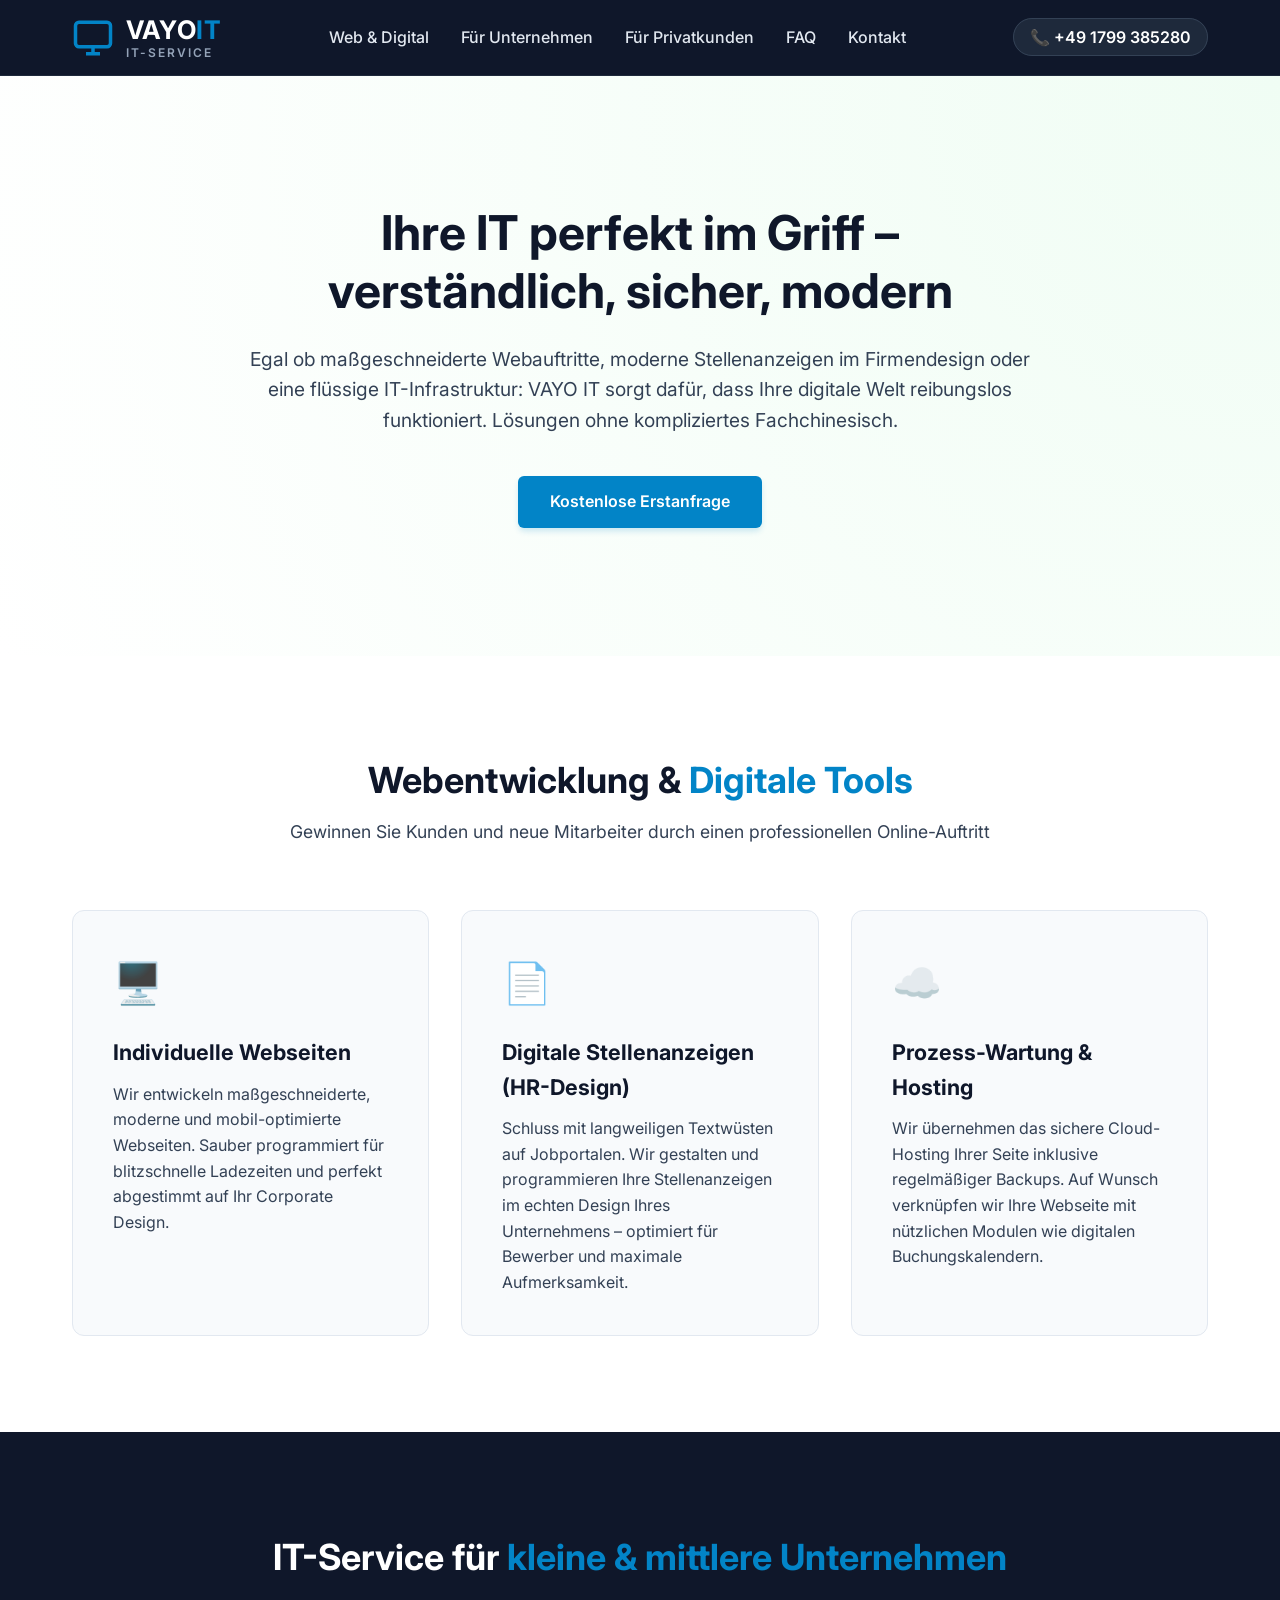
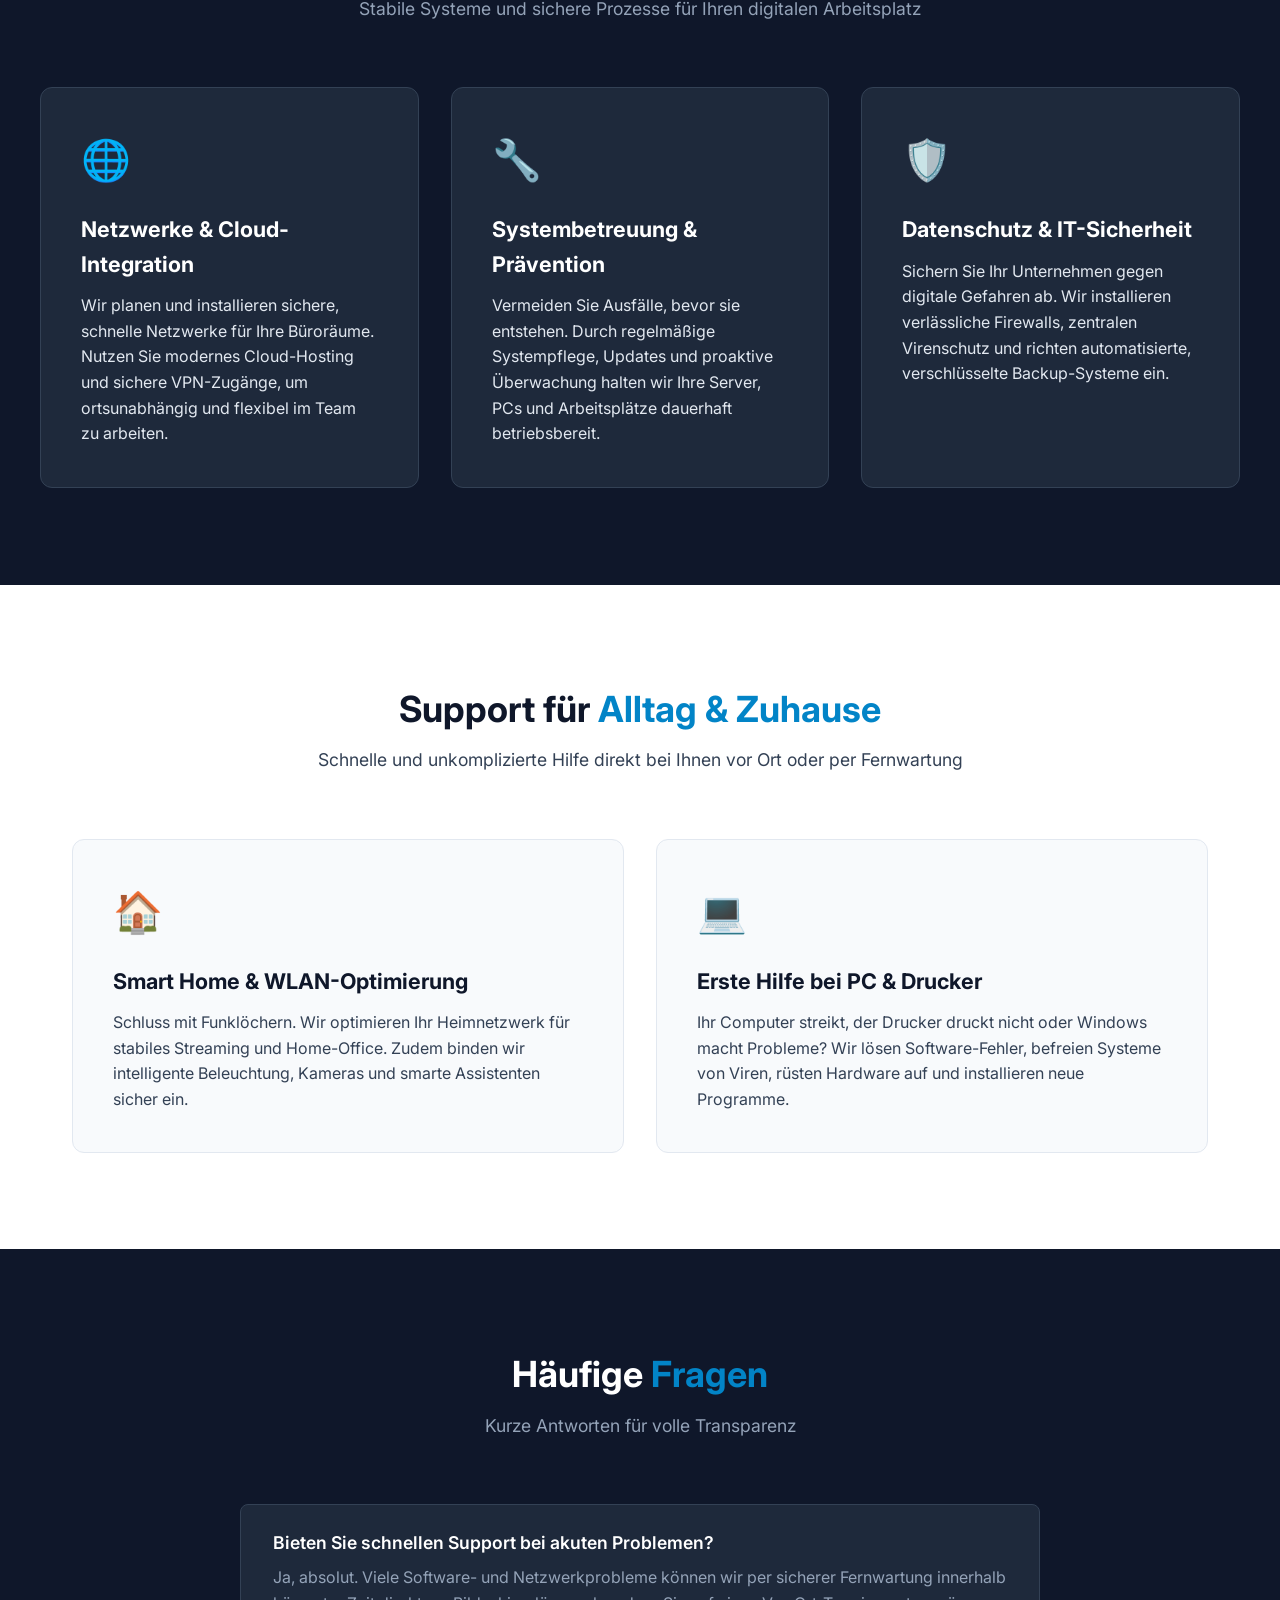
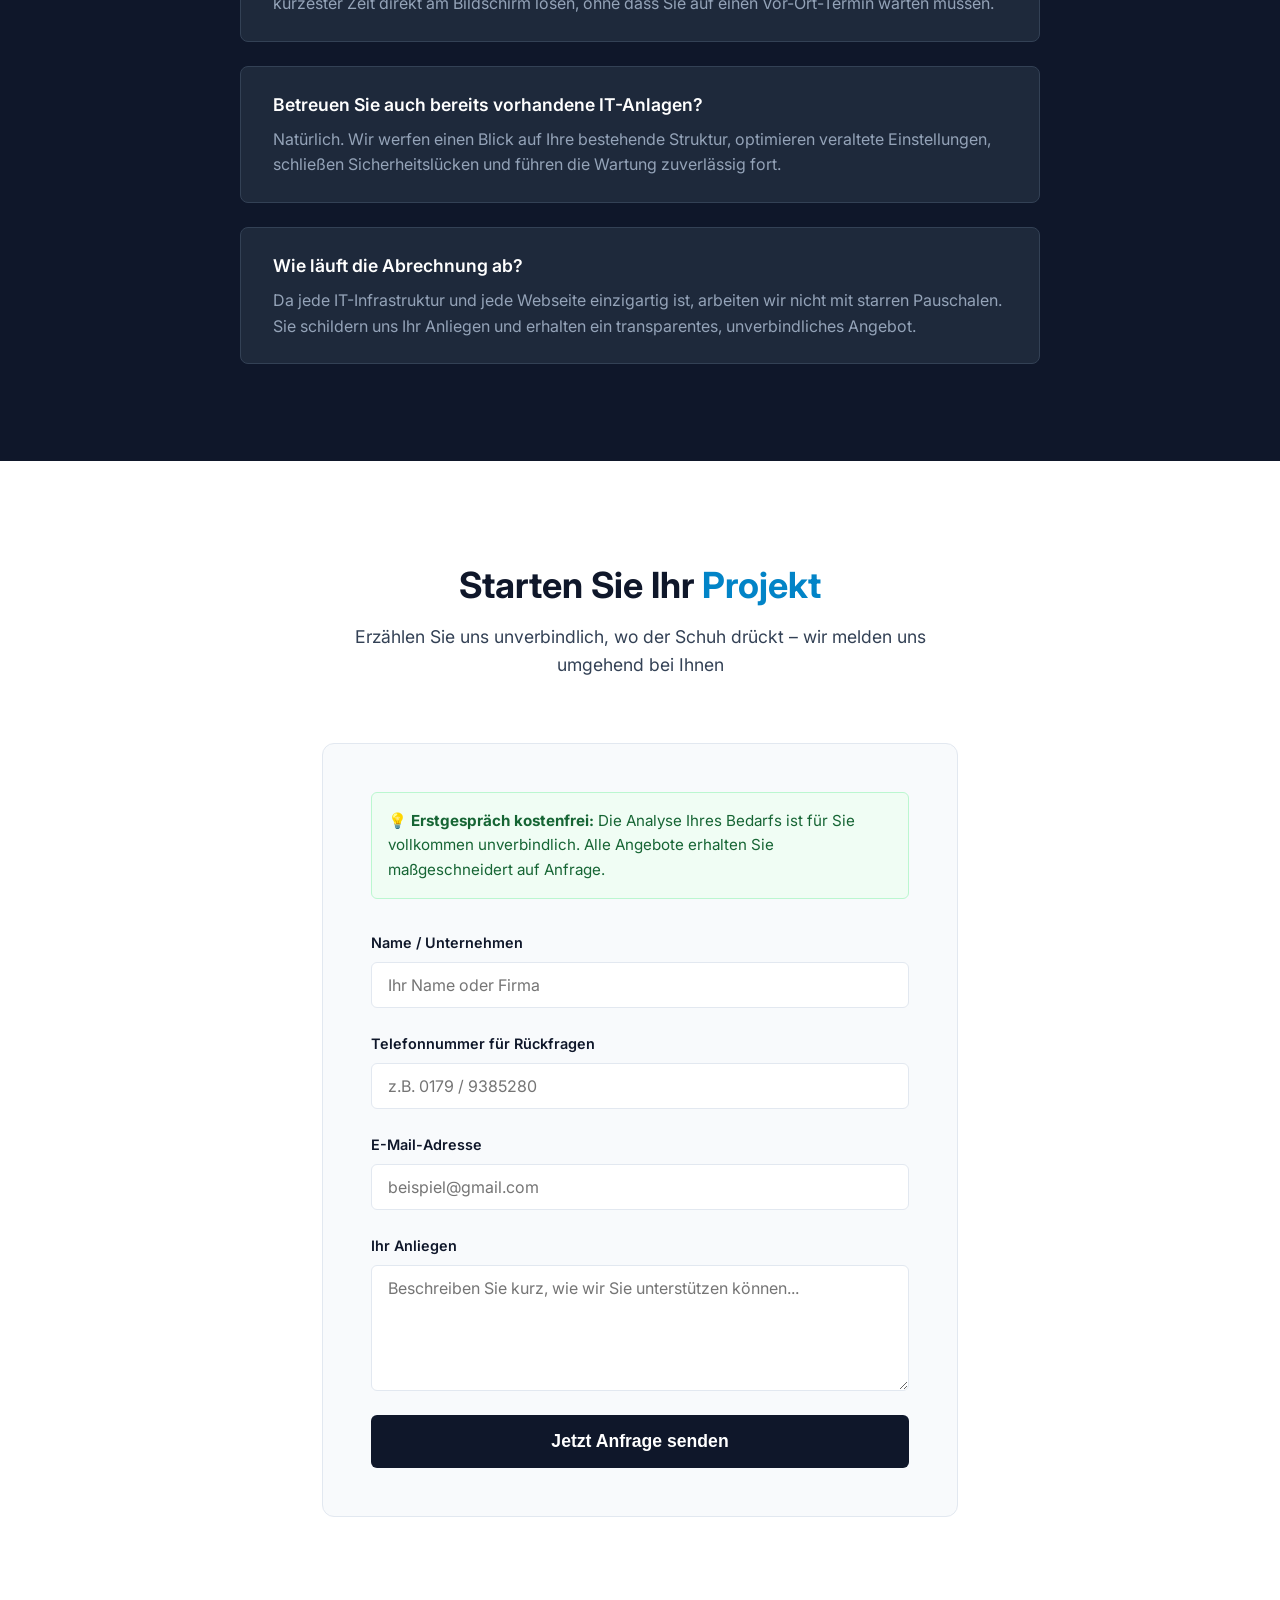
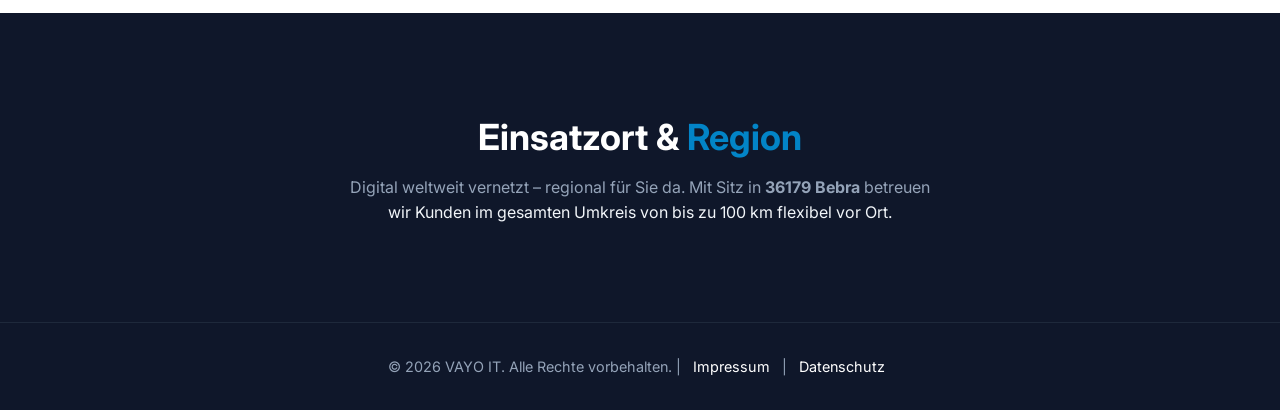
==== index.html @ b98680f9 "Add files via upload" ====
<!DOCTYPE html>
<html lang="de">
<head>
    <meta charset="UTF-8">
    <meta name="viewport" content="width=device-width, initial-scale=1.0">
    <title>VAYO IT | Ihr Partner für IT-Support & Webentwicklung in Bebra</title>
    <link rel="preconnect" href="https://fonts.googleapis.com">
    <link rel="preconnect" href="https://fonts.gstatic.com" crossorigin>
    <link href="https://fonts.googleapis.com/css2?family=Inter:wght@300;400;600;700&display=swap" rel="stylesheet">
    <link rel="stylesheet" href="style.css">
</head>
<body>

    <header class="main-header">
    <div class="header-container">
        
        <a href="#" class="logo-wrapper" aria-label="Zur Startseite">
            <svg class="logo-icon" viewBox="0 0 24 24" fill="none" stroke="currentColor" stroke-width="2">
                <rect x="2" y="3" width="20" height="14" rx="2" />
                <path d="M8 21h8" />
                <path d="M12 17v4" />
            </svg>
            
            <div class="logo-text">
                <div class="logo-main">VAYO<span>IT</span></div>
                <div class="logo-sub">IT-SERVICE</div>
            </div>
        </a>
            
            <nav class="main-nav">
                <ul class="nav-links">
                    <li><a href="#services-web">Web & Digital</a></li>
                    <li><a href="#services-business">Für Unternehmen</a></li>
                    <li><a href="#services-home">Für Privatkunden</a></li>                    
                    <li><a href="#faq">FAQ</a></li>
                    <li><a href="#kontakt">Kontakt</a></li>                
                </ul>        
            </nav>

            <div class="header-contact">
                <a href="tel:+491799385280" class="phone-link">📞 +49 1799 385280</a>
            </div>
        </div>
    </header>

    <main>
    <!-- 1. Hero Section -->
    <section class="hero">
        <div class="hero-content">
            <h1>Ihre IT perfekt im Griff – verständlich, sicher, modern</h1>
            <p>Egal ob maßgeschneiderte Webauftritte, moderne Stellenanzeigen im Firmendesign oder eine flüssige IT-Infrastruktur: VAYO IT sorgt dafür, dass Ihre digitale Welt reibungslos funktioniert. Lösungen ohne kompliziertes Fachchinesisch.</p>
            <a href="#kontakt" class="btn">Kostenlose Erstanfrage</a>
        </div>
    </section>
    
    <!-- 2. HIGHLIGHT: Webentwicklung & Digitale Tools -->
    <section id="services-web" class="services-section">
        <h2 class="section-titel">Webentwicklung & <span>Digitale Tools</span></h2>
        <p class="section-subtitel">Gewinnen Sie Kunden und neue Mitarbeiter durch einen professionellen Online-Auftritt</p> 
        
        <div class="services-grid">
            <div class="service-card">
                <div class="service-icon">🖥️</div>
                <h3>Individuelle Webseiten</h3>
                <p>Wir entwickeln maßgeschneiderte, moderne und mobil-optimierte Webseiten. Sauber programmiert für blitzschnelle Ladezeiten und perfekt abgestimmt auf Ihr Corporate Design.</p>
            </div>

            <div class="service-card">
                <div class="service-icon">📄</div>
                <h3>Digitale Stellenanzeigen (HR-Design)</h3>
                <p>Schluss mit langweiligen Textwüsten auf Jobportalen. Wir gestalten und programmieren Ihre Stellenanzeigen im echten Design Ihres Unternehmens – optimiert für Bewerber und maximale Aufmerksamkeit.</p>
            </div>

            <div class="service-card">
                <div class="service-icon">☁️</div>
                <h3>Prozess-Wartung & Hosting</h3>
                <p>Wir übernehmen das sichere Cloud-Hosting Ihrer Seite inklusive regelmäßiger Backups. Auf Wunsch verknüpfen wir Ihre Webseite mit nützlichen Modulen wie digitalen Buchungskalendern.</p>
            </div>
        </div>
    </section>

    <!-- 3. IT-Service für Unternehmen (DUNKELBLAUER BLOCK) -->
    <section id="services-business" class="services-section bg-dark-block">
        <div class="container-inner">
            <h2 class="section-titel text-white">IT-Service für <span>kleine & mittlere Unternehmen</span></h2>
            <p class="section-subtitel text-light">Stabile Systeme und sichere Prozesse für Ihren digitalen Arbeitsplatz</p>
            
            <div class="services-grid">
                <div class="service-card card-light">
                    <div class="service-icon">🌐</div>
                    <h3>Netzwerke & Cloud-Integration</h3>
                    <p>Wir planen und installieren sichere, schnelle Netzwerke für Ihre Büroräume. Nutzen Sie modernes Cloud-Hosting und sichere VPN-Zugänge, um ortsunabhängig und flexibel im Team zu arbeiten.</p>
                </div>

                <div class="service-card card-light">
                    <div class="service-icon">🔧</div>
                    <h3>Systembetreuung & Prävention</h3>
                    <p>Vermeiden Sie Ausfälle, bevor sie entstehen. Durch regelmäßige Systempflege, Updates und proaktive Überwachung halten wir Ihre Server, PCs und Arbeitsplätze dauerhaft betriebsbereit.</p>
                </div>

                <div class="service-card card-light">
                    <div class="service-icon">🛡️</div>
                    <h3>Datenschutz & IT-Sicherheit</h3>
                    <p>Sichern Sie Ihr Unternehmen gegen digitale Gefahren ab. Wir installieren verlässliche Firewalls, zentralen Virenschutz und richten automatisierte, verschlüsselte Backup-Systeme ein.</p>
                </div>
            </div>
        </div>
    </section>

    <!-- 4. Support für Privatkunden (HELLER BLOCK) -->
    <section id="services-home" class="services-section">
        <h2 class="section-titel">Support für <span>Alltag & Zuhause</span></h2>
        <p class="section-subtitel">Schnelle und unkomplizierte Hilfe direkt bei Ihnen vor Ort oder per Fernwartung</p>

        <div class="services-grid cols-2">
            <div class="service-card">
                <div class="service-icon">🏠</div>
                <h3>Smart Home & WLAN-Optimierung</h3>
                <p>Schluss mit Funklöchern. Wir optimieren Ihr Heimnetzwerk für stabiles Streaming und Home-Office. Zudem binden wir intelligente Beleuchtung, Kameras und smarte Assistenten sicher ein.</p>
            </div>

            <div class="service-card">
                <div class="service-icon">💻</div>
                <h3>Erste Hilfe bei PC & Drucker</h3>
                <p>Ihr Computer streikt, der Drucker druckt nicht oder Windows macht Probleme? Wir lösen Software-Fehler, befreien Systeme von Viren, rüsten Hardware auf und installieren neue Programme.</p>
            </div>
        </div>
    </section>

    <!-- Hier folgen wie gehabt FAQ, Kontakt und Gebiet... -->


        <!-- FAQ Section (Dunkler Block) -->
        <section id="faq" class="faq-section bg-dark-block">
            <div class="container-inner">
                <h2 class="section-titel text-white">Häufige <span>Fragen</span></h2>
                <p class="section-subtitel text-light">Kurze Antworten für volle Transparenz</p>

                <div class="faq-container">
                    <div class="faq-item">
                        <div class="faq-question">Bieten Sie schnellen Support bei akuten Problemen?</div>
                        <div class="faq-answer">Ja, absolut. Viele Software- und Netzwerkprobleme können wir per sicherer Fernwartung innerhalb kürzester Zeit direkt am Bildschirm lösen, ohne dass Sie auf einen Vor-Ort-Termin warten müssen.</div>
                    </div>
                    <div class="faq-item">
                        <div class="faq-question">Betreuen Sie auch bereits vorhandene IT-Anlagen?</div>
                        <div class="faq-answer">Natürlich. Wir werfen einen Blick auf Ihre bestehende Struktur, optimieren veraltete Einstellungen, schließen Sicherheitslücken und führen die Wartung zuverlässig fort.</div>
                    </div>
                    <div class="faq-item">
                        <div class="faq-question">Wie läuft die Abrechnung ab?</div>
                        <div class="faq-answer">Da jede IT-Infrastruktur und jede Webseite einzigartig ist, arbeiten wir nicht mit starren Pauschalen. Sie schildern uns Ihr Anliegen und erhalten ein transparentes, unverbindliches Angebot.</div>
                    </div>
                </div>
            </div>
        </section>

        <!-- Contact Section -->
        <section id="kontakt" class="contact-section">
            <h2 class="section-titel">Starten Sie Ihr <span>Projekt</span></h2>
            <p class="section-subtitel">Erzählen Sie uns unverbindlich, wo der Schuh drückt – wir melden uns umgehend bei Ihnen</p>
            
            <div class="contact-container">
                <div class="price-disclaimer">
                    <p>💡 <strong>Erstgespräch kostenfrei:</strong> Die Analyse Ihres Bedarfs ist für Sie vollkommen unverbindlich. Alle Angebote erhalten Sie maßgeschneidert auf Anfrage.</p>
                </div>
                
                <form action="https://formspree.io/f/xykarwqw" method="post" name="Kontakt" class="contact-form">
                    <div class="form-group">
                        <label for="name">Name / Unternehmen</label>
                        <input type="text" id="name" name="name" required placeholder="Ihr Name oder Firma">
                    </div>
                    <div class="form-group">
                        <label for="phone">Telefonnummer für Rückfragen</label>
                        <input type="tel" id="phone" name="phone" placeholder="z.B. 0179 / 9385280">
                    </div>
                    <div class="form-group">
                        <label for="email">E-Mail-Adresse</label>
                        <input type="email" id="email" name="email" required placeholder="beispiel@gmail.com">
                    </div>
                    <div class="form-group">
                        <label for="message">Ihr Anliegen</label>
                        <textarea id="message" name="message" rows="5" required placeholder="Beschreiben Sie kurz, wie wir Sie unterstützen können..."></textarea>                                                
                    </div>
                    <button type="submit" class="btn-submit">Jetzt Anfrage senden</button>
                </form>
            </div>
        </section>

        <!-- Area Section -->
        <section class="area-section bg-dark-block">
            <h2 class="section-titel text-white">Einsatzort & <span>Region</span></h2>
            <p class="text-light">Digital weltweit vernetzt – regional für Sie da. Mit Sitz in <strong>36179 Bebra</strong> betreuen </p>
            <p>wir Kunden im gesamten Umkreis von bis zu 100 km flexibel vor Ort.</p>
        </section>
    </main>

    <footer class="main-footer">
    <p>&copy; 2026 VAYO IT. Alle Rechte vorbehalten. | <a href="impressum.html">Impressum</a> | <a href="datenschutz.html">Datenschutz</a></p>
</footer>

</body>
</html>
---- style.css ----
/* ==========================================================================
   1. Design-Variablen & Resets
   ========================================================================== */
:root {
    --bg-white: #ffffff;
    --bg-light: #f8fafc;
    --dark-blue: #0f172a;       /* Edles Dunkelblau für Blöcke & Text */
    --accent-blue: #0284c7;     /* Modernes Cyan-Blau für Highlights/Buttons */
    --accent-hover: #0369a1;
    --text-dark: #334155;
    --text-light: #cbd5e1;
    --border-color: #e2e8f0;
    --font-main: 'Inter', sans-serif;
    --transition: all 0.3s ease;
}

* {
    margin: 0;
    padding: 0;
    box-sizing: border-box;
}

html {
    scroll-behavior: smooth;
    font-family: var(--font-main);
    color: var(--text-dark);
    background-color: var(--bg-white);
}

body {
    line-height: 1.6;
}

/* Links allgemein */
a {
    text-decoration: none;
    color: inherit;
    transition: var(--transition);
}

/* ==========================================================================
   2. Header & Navigation (Clean & Sticky-ready)
   ========================================================================== */
/* ==========================================================================
   2. Header & Navigation (Dunkelblau für weißen Logo-Text)
   ========================================================================== */
.main-header {
    background-color: var(--dark-blue); /* Dunkelblaues Design (#0f172a) aus deinen Variablen */
    border-bottom: 1px solid #1e293b;   /* Dezente, dunklere Trennlinie */
    position: sticky;
    top: 0;
    z-index: 100;
}

.header-container {
    max-width: 1200px;
    margin: 0 auto;
    padding: 1rem 2rem;
    display: flex;
    justify-content: space-between;
    align-items: center;
}

/* Container für das gesamte Logo (Icon + Text) */
.logo-wrapper {
    display: flex;
    align-items: center; 
    gap: 0.75rem;        
    cursor: pointer;    /* Zeigt dem Nutzer die Klick-Hand, wenn er mit der Maus drüberfährt */
    color: inherit;     /* Verhindert, dass der Browser den Text lila oder blau färbt */
}

/* Das leuchtend blaue Monitor-Icon */
.logo-icon {
    width: 42px;         
    height: 42px;
    color: #0284c7;      /* Das moderne Cyan-Blau */
}

/* Container für die zwei Textzeilen */
.logo-text {
    display: flex;
    flex-direction: column; 
    line-height: 1.1;       
}

/* Hauptname (VAYO IT) */
.logo-main {
    font-size: 1.6rem;
    font-weight: 700;
    color: #ffffff;         /* "VAYO" strahlt jetzt in reinem Weiß! */
    letter-spacing: 0.5px;
}

/* Das "IT" in Cyan-Blau */
.logo-main span {
    color: #0284c7;
}

/* Der Untertitel (IT-SERVICE) */
.logo-sub {
    font-size: 0.75rem;
    font-weight: 600;
    color: #94a3b8;         /* Edles Graublau exakt wie auf dem Bild */
    letter-spacing: 2px;    
    margin-top: 2px;
}

/* Navigationslinks im dunklen Header (müssen hell sein) */
.nav-links {
    display: flex;
    list-style: none;
    gap: 2rem;
}

.nav-links a {
    font-weight: 500;
    color: #e2e8f0;         /* Helles Grauweiß für gute Lesbarkeit */
}

.nav-links a:hover {
    color: #0284c7;         /* Wechselt beim Drüberfahren zu Cyan-Blau */
}

/* Telefonnummer-Button im dunklen Header */
.phone-link {
    font-weight: 600;
    color: #ffffff;
    background: #1e293b;    /* Dunklerer Button-Hintergrund */
    padding: 0.5rem 1rem;
    border-radius: 50px;
    border: 1px solid #334155;
}

.phone-link:hover {
    background: #0284c7;    /* Button wird beim Drüberfahren komplett Blau */
    border-color: #0284c7;
}
/* ==========================================================================
   3. Hero Sektion (Der erste Eindruck)
   ========================================================================== */
.hero {
    background: radial-gradient(circle at top right, #f0fdf4 0%, #ffffff 100%);
    padding: 8rem 2rem;
    text-align: center;
}

.hero-content {
    max-width: 800px;
    margin: 0 auto;
}

.hero h1 {
    font-size: 3rem;
    color: var(--dark-blue);
    line-height: 1.2;
    margin-bottom: 1.5rem;
    font-weight: 700;
}

.hero p {
    font-size: 1.2rem;
    color: var(--text-dark);
    margin-bottom: 2.5rem;
}

.btn {
    display: inline-block;
    background-color: var(--accent-blue);
    color: white;
    padding: 0.85rem 2rem;
    border-radius: 6px;
    font-weight: 600;
    box-shadow: 0 4px 6px -1px rgba(2, 132, 199, 0.2);
}

.btn:hover {
    background-color: var(--accent-hover);
    transform: translateY(-2px);
}

/* ==========================================================================
   4. Komponenten: Sektionen & Grids (Heller Hintergrund)
   ========================================================================== */
.services-section {
    padding: 6rem 2rem;
    max-width: 1200px;
    margin: 0 auto;
    width: 100%;
}

.section-titel {
    font-size: 2.25rem;
    color: var(--dark-blue);
    text-align: center;
    margin-bottom: 0.5rem;
}

.section-titel span {
    color: var(--accent-blue);
}

.section-subtitel {
    text-align: center;
    color: var(--text-dark);
    margin-bottom: 4rem;
    font-size: 1.1rem;
}

/* Das Grid-System */
.services-grid {
    display: grid;
    grid-template-columns: repeat(auto-fit, minmax(300px, 1fr));
    gap: 2rem;
}

/* Karten-Styling */
.service-card {
    background: var(--bg-light);
    border: 1px solid var(--border-color);
    padding: 2.5rem;
    border-radius: 12px;
    transition: var(--transition);
}

.service-card:hover {
    transform: translateY(-5px);
    box-shadow: 0 10px 15px -3px rgba(15, 23, 42, 0.05);
    border-color: var(--accent-blue);
}

.service-icon {
    font-size: 2.5rem;
    margin-bottom: 1.25rem;
}

.service-card h3 {
    font-size: 1.35rem;
    color: var(--dark-blue);
    margin-bottom: 0.75rem;
}

/* ==========================================================================
   5. Dunkelblaue Blöcke (Inversion für Struktur)
   ========================================================================== */
.bg-dark-block {
    background-color: var(--dark-blue);
    max-width: 100%; /* Erstreckt sich über die ganze Breite */
    color: #f1f5f9;
}

.container-inner {
    max-width: 1200px;
    margin: 0 auto;
    padding: 1px 0; /* Verhindert Margin-Collapse */
}

.text-white { color: #ffffff !important; }
.text-light { color: #94a3b8 !important; }

/* Karten innerhalb der dunklen Blöcke wieder hell machen */
.card-light {
    background: #1e293b;
    border: 1px solid #334155;
    color: #e2e8f0;
}

.card-light h3 {
    color: #ffffff;
}

.card-light:hover {
    border-color: var(--accent-blue);
    background: #334155;
}

/* ==========================================================================
   6. FAQ Sektion
   ========================================================================== */
.faq-section {
    padding: 6rem 2rem;
}

.faq-container {
    max-width: 800px;
    margin: 0 auto;
    display: flex;
    flex-direction: column;
    gap: 1.5rem;
}

.faq-item {
    background: #1e293b;
    border: 1px solid #334155;
    padding: 1.5rem 2rem;
    border-radius: 8px;
}

.faq-question {
    font-weight: 600;
    font-size: 1.1rem;
    color: #ffffff;
    margin-bottom: 0.5rem;
}

.faq-answer {
    color: #94a3b8;
}

/* ==========================================================================
   7. Kontakt Formular Sektion
   ========================================================================== */
.contact-section {
    padding: 6rem 2rem;
    max-width: 700px !important; /* Formular kompakter halten */
    margin: 0 auto;
}

.contact-container {
    background: var(--bg-light);
    border: 1px solid var(--border-color);
    padding: 3rem;
    border-radius: 12px;
    margin: 0 auto;
}

.price-disclaimer {
    background: #f0fdf4;
    border: 1px solid #bbf7d0;
    padding: 1rem;
    border-radius: 6px;
    margin-bottom: 2rem;
    color: #166534;
    font-size: 0.95rem;
}

.contact-form {
    display: flex;
    flex-direction: column;
    gap: 1.5rem;
}

.form-group {
    display: flex;
    flex-direction: column;
    gap: 0.5rem;
}

.form-group label {
    font-weight: 600;
    font-size: 0.9rem;
    color: var(--dark-blue);
}

.form-group input,
.form-group textarea {
    padding: 0.75rem 1rem;
    border: 1px solid var(--border-color);
    border-radius: 6px;
    font-family: inherit;
    font-size: 1rem;
    transition: var(--transition);
}

.form-group input:focus,
.form-group textarea:focus {
    outline: none;
    border-color: var(--accent-blue);
    box-shadow: 0 0 0 3px rgba(2, 132, 199, 0.1);
}

.btn-submit {
    background-color: var(--dark-blue);
    color: white;
    border: none;
    padding: 1rem;
    font-size: 1.1rem;
    font-weight: 600;
    border-radius: 6px;
    cursor: pointer;
    transition: var(--transition);
}

.btn-submit:hover {
    background-color: var(--accent-blue);
}

/* ==========================================================================
   8. Einsatzgebiet & Footer
   ========================================================================== */
.area-section {
    padding: 6rem 2rem;
    text-align: center;
}

.main-footer {
    background-color: #0f172a;
    color: #94a3b8;
    text-align: center;
    padding: 2rem;
    font-size: 0.9rem;
    border-top: 1px solid #1e293b;
}

.main-footer a {
    color: #ffffff;
    margin: 0 0.5rem;
}

.main-footer a:hover {
    color: var(--accent-blue);
}

/* ==========================================================================
   9. Responsive Media Queries (Mobile Optimierung)
   ========================================================================== */
@media (max-width: 768px) {
    .header-container {
        flex-direction: column;
        gap: 1rem;
    }
    
    .hero h1 {
        font-size: 2.25rem;
    }
    
    .services-grid {
        grid-template-columns: 1fr; /* Nur eine Spalte auf Smartphones */
    }
    
    .contact-container {
        padding: 1.5rem;
    }
}
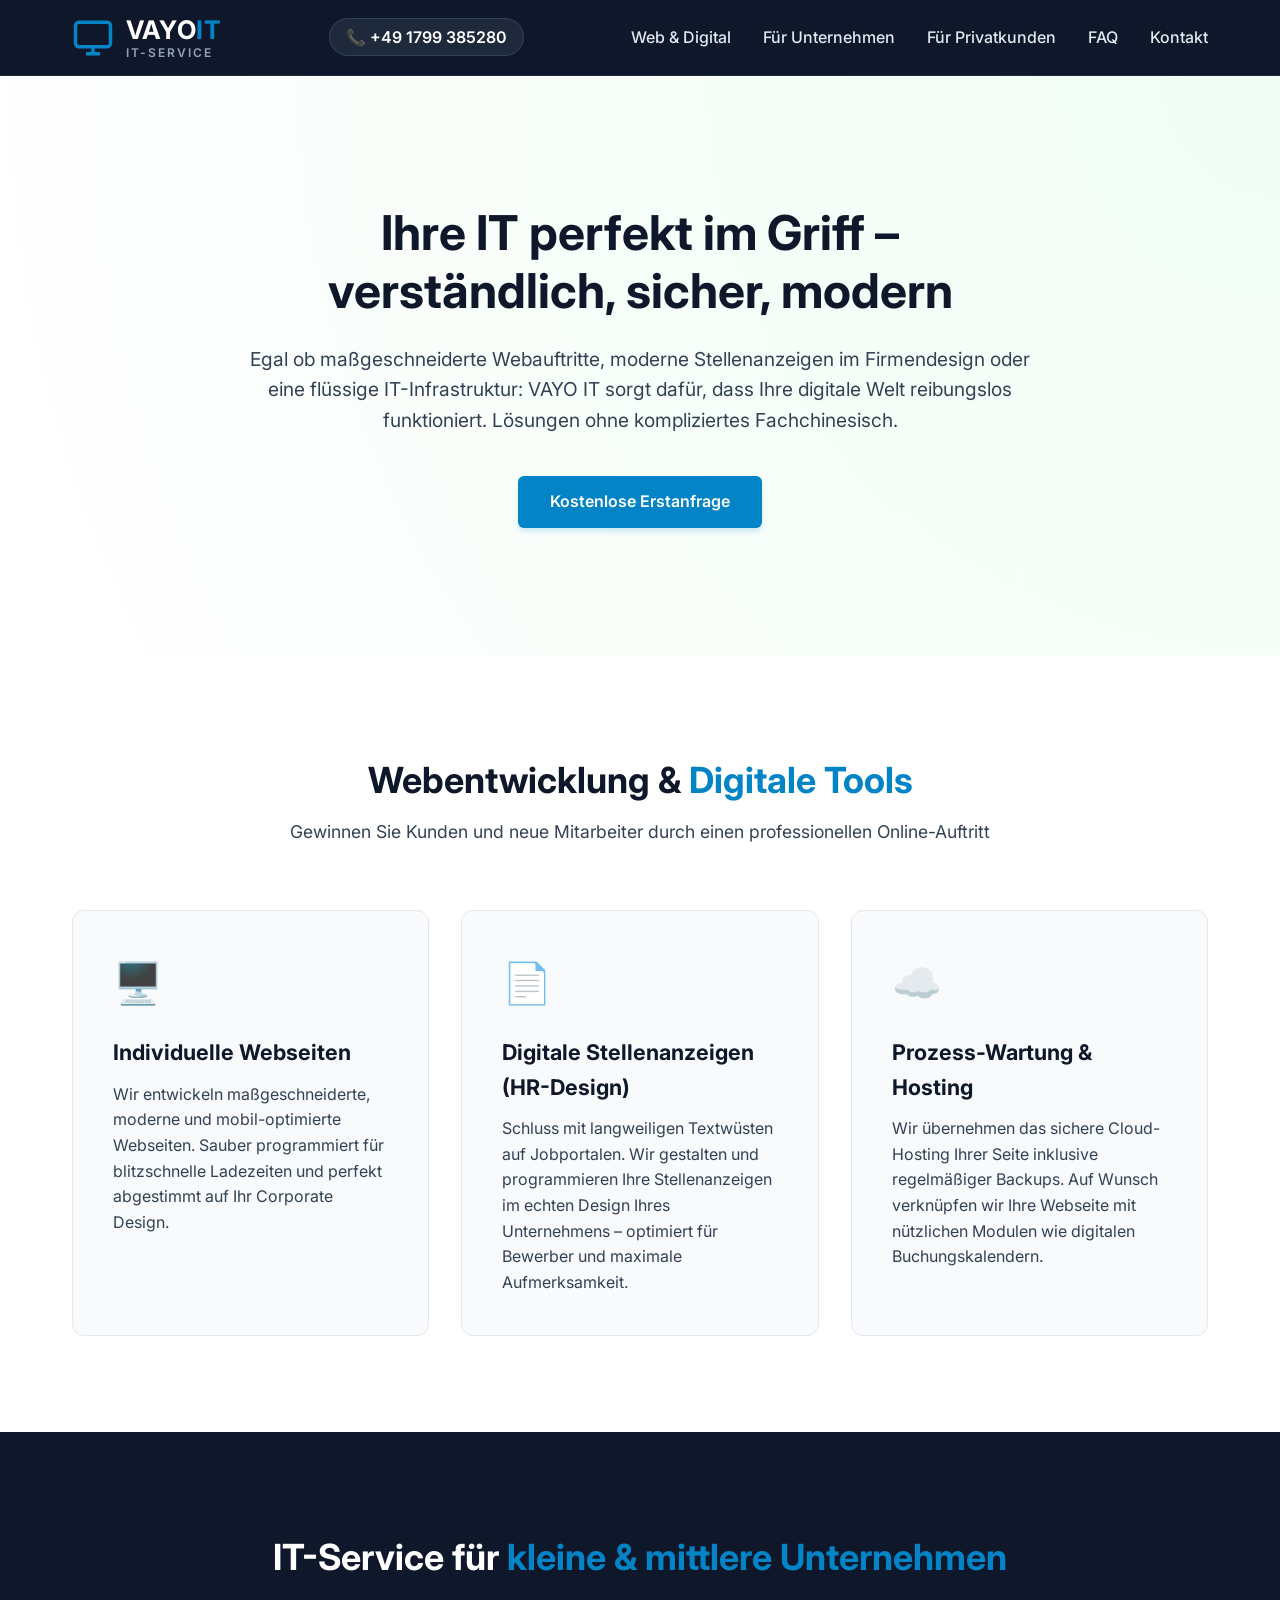
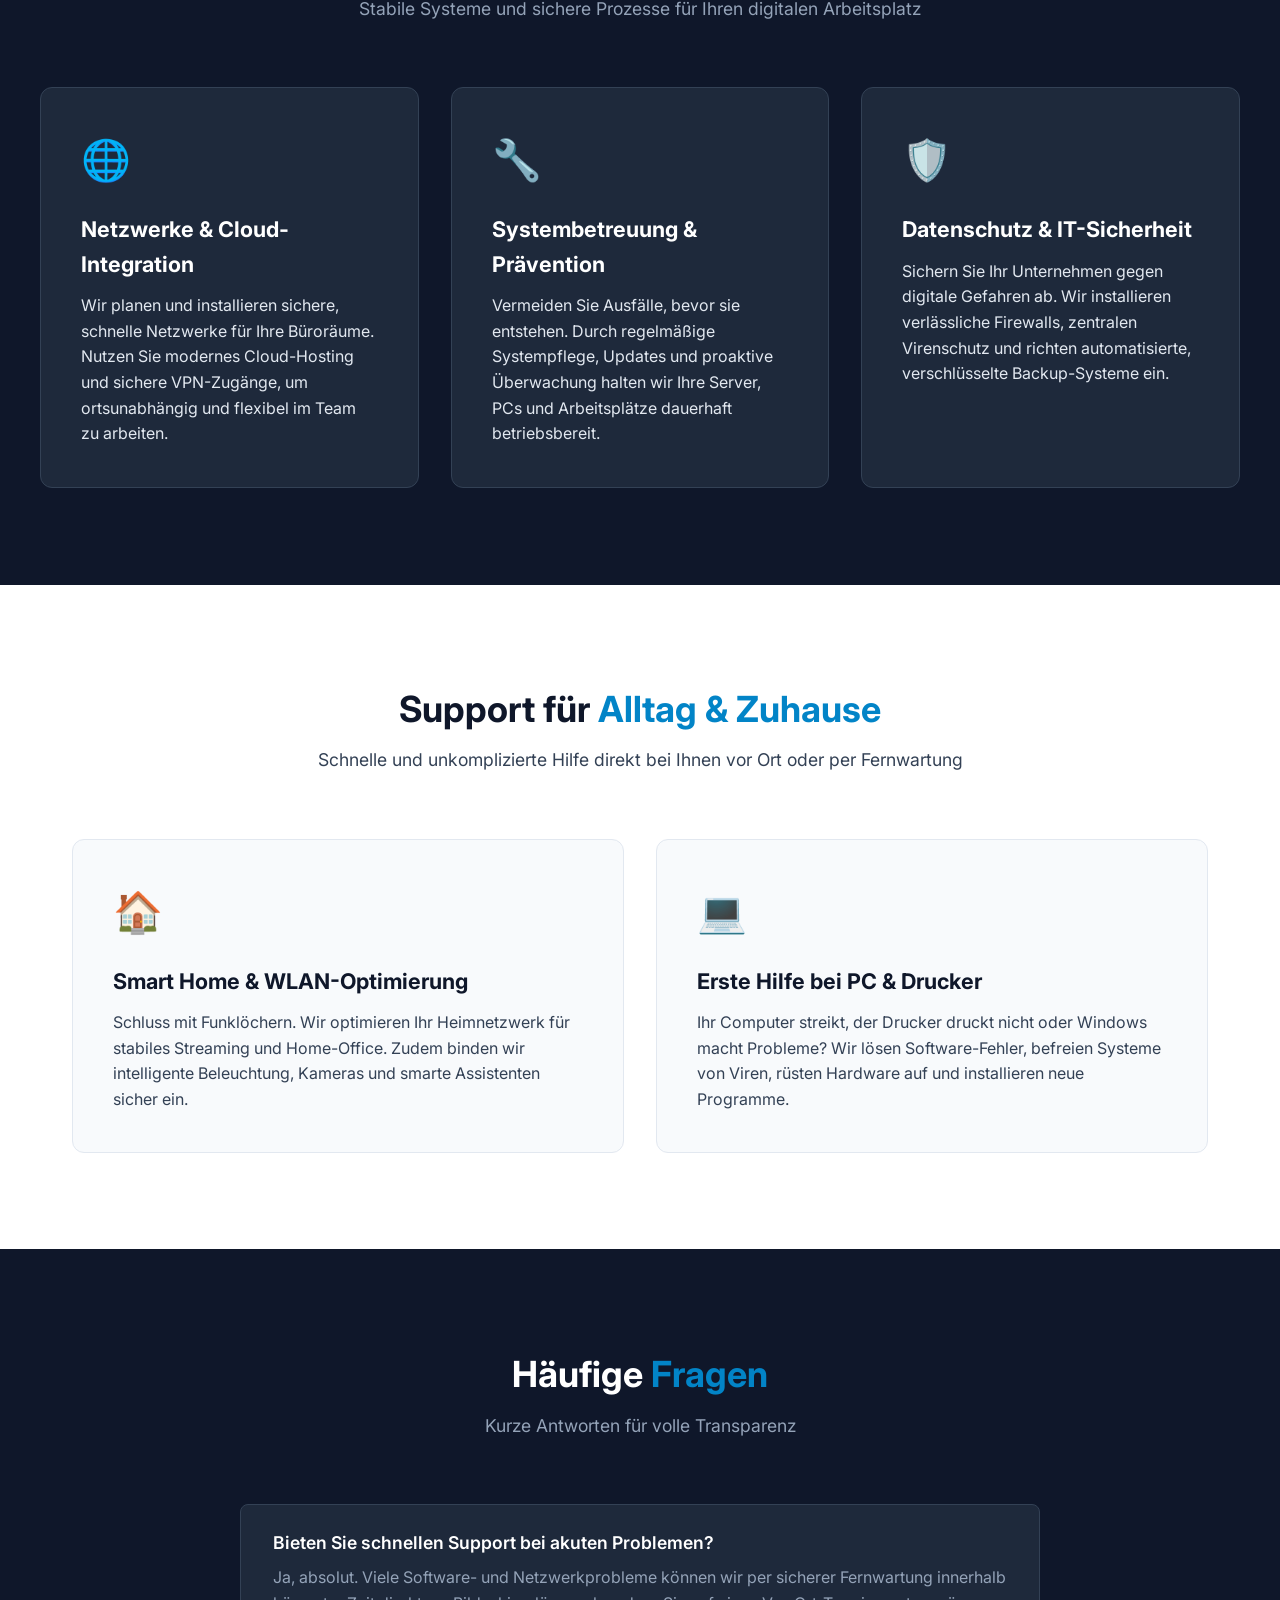
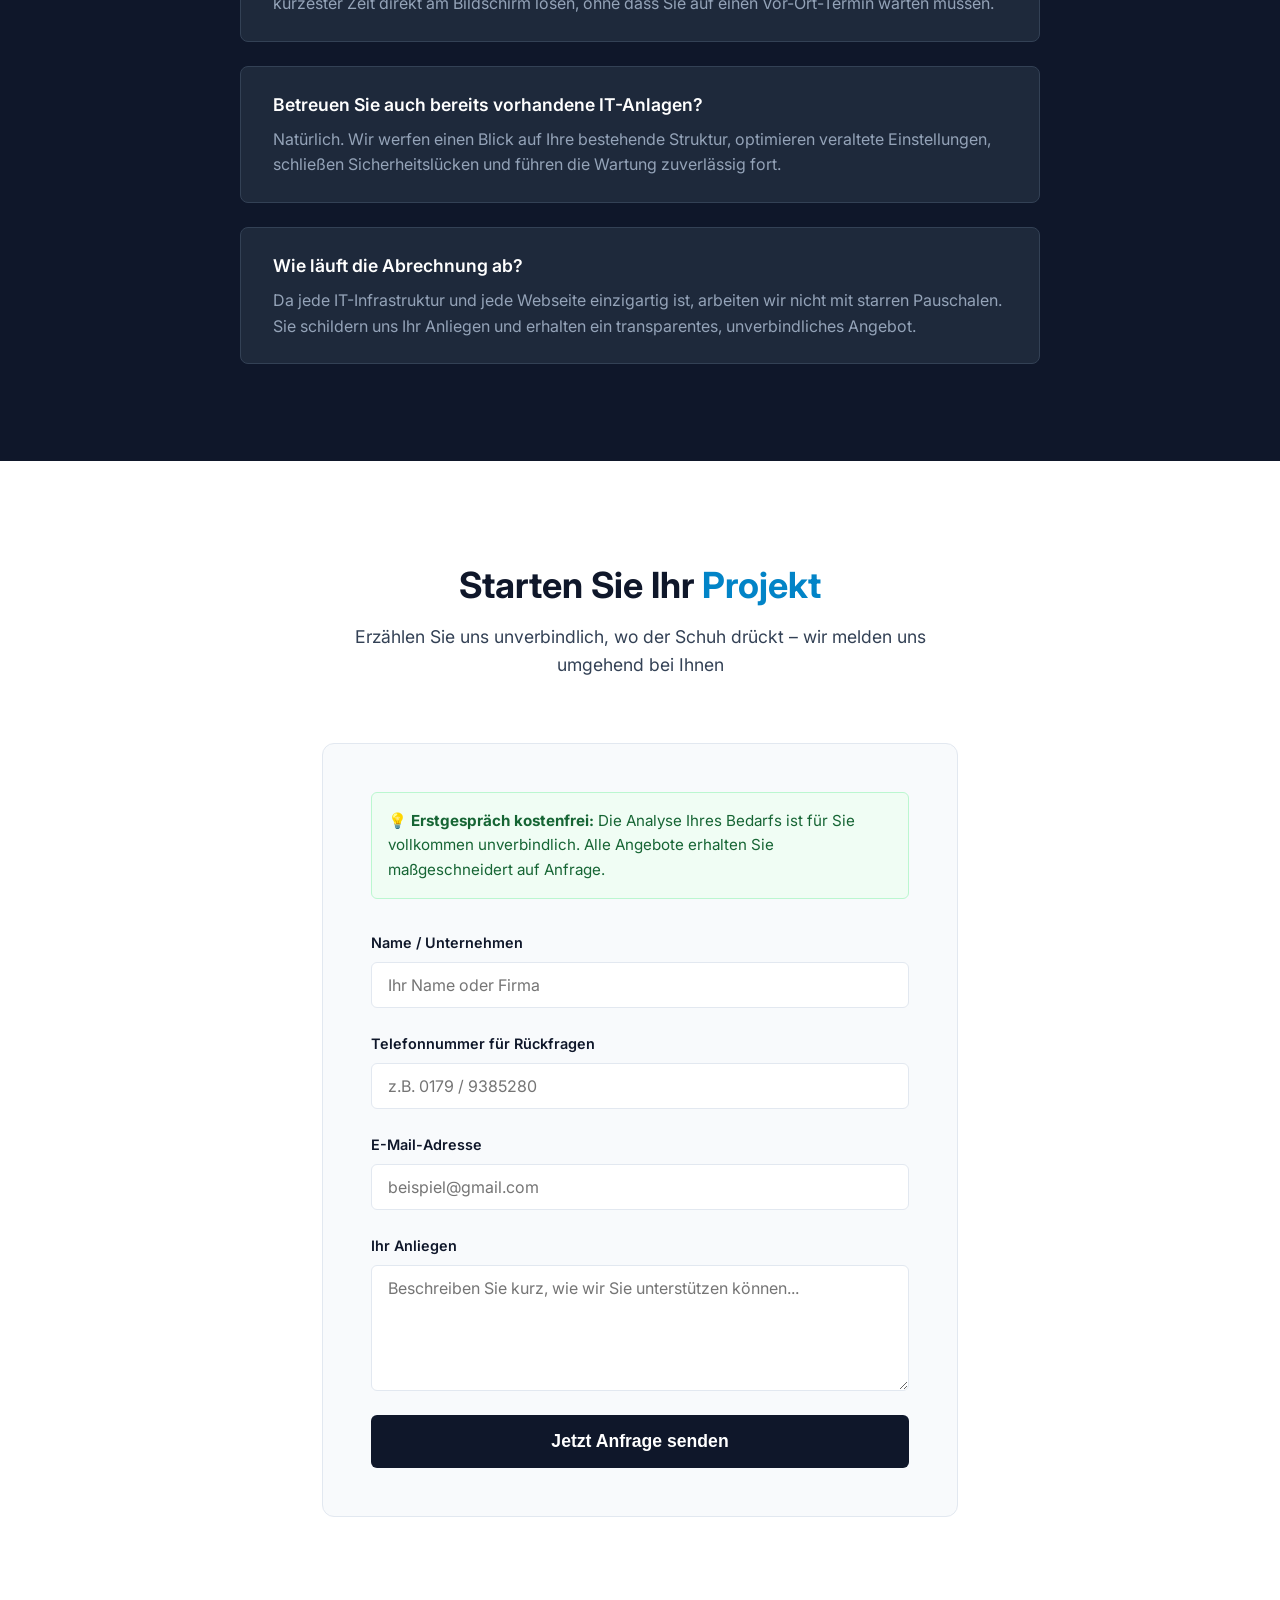
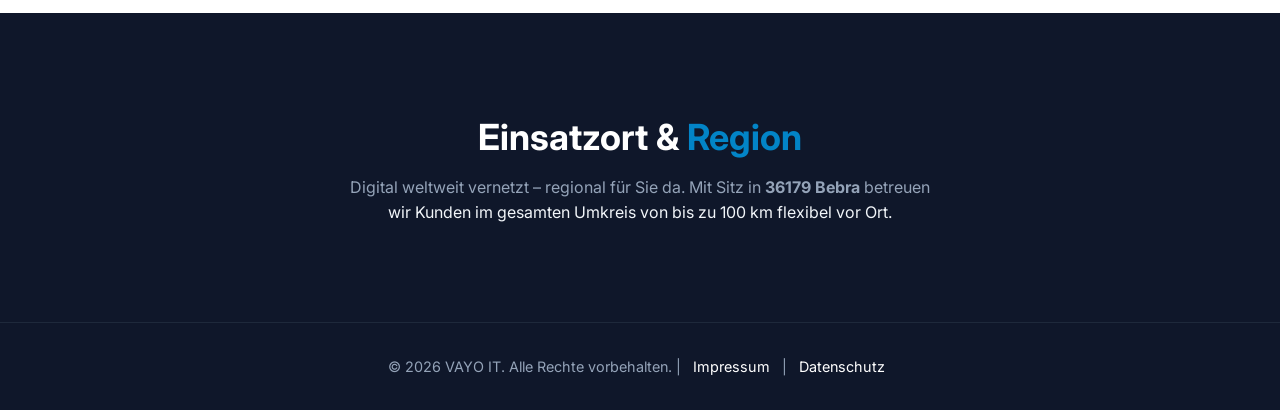
==== commit 50aff4cc: "style: mobile geräte:  menü auswählen" ====
--- a/index.html
+++ b/index.html
@@ -14,34 +14,45 @@
     <header class="main-header">
     <div class="header-container">
         
-        <a href="#" class="logo-wrapper" aria-label="Zur Startseite">
-            <svg class="logo-icon" viewBox="0 0 24 24" fill="none" stroke="currentColor" stroke-width="2">
-                <rect x="2" y="3" width="20" height="14" rx="2" />
-                <path d="M8 21h8" />
-                <path d="M12 17v4" />
-            </svg>
-            
-            <div class="logo-text">
-                <div class="logo-main">VAYO<span>IT</span></div>
-                <div class="logo-sub">IT-SERVICE</div>
-            </div>
-        </a>
-            
-            <nav class="main-nav">
-                <ul class="nav-links">
-                    <li><a href="#services-web">Web & Digital</a></li>
-                    <li><a href="#services-business">Für Unternehmen</a></li>
-                    <li><a href="#services-home">Für Privatkunden</a></li>                    
-                    <li><a href="#faq">FAQ</a></li>
-                    <li><a href="#kontakt">Kontakt</a></li>                
-                </ul>        
-            </nav>
+        <div class="header-mobile-top">
+            <a href="#" class="logo-wrapper" aria-label="Zur Startseite">
+                <svg class="logo-icon" viewBox="0 0 24 24" fill="none" stroke="currentColor" stroke-width="2">
+                    <rect x="2" y="3" width="20" height="14" rx="2" />
+                    <path d="M8 21h8" />
+                    <path d="M12 17v4" />
+                </svg>
+                
+                <div class="logo-text">
+                    <div class="logo-main">VAYO<span>IT</span></div>
+                    <div class="logo-sub">IT-SERVICE</div>
+                </div>
+            </a>
 
             <div class="header-contact">
                 <a href="tel:+491799385280" class="phone-link">📞 +49 1799 385280</a>
             </div>
         </div>
-    </header>
+
+        <input type="checkbox" id="menu-toggle" class="menu-toggle">
+        
+        <label for="menu-toggle" class="hamburger-label">
+            <span></span>
+            <span></span>
+            <span></span>
+        </label>
+            
+        <nav class="main-nav">
+            <ul class="nav-links">
+                <li><a href="#services-web">Web & Digital</a></li>
+                <li><a href="#services-business">Für Unternehmen</a></li>
+                <li><a href="#services-home">Für Privatkunden</a></li>                     
+                <li><a href="#faq">FAQ</a></li>
+                <li><a href="#kontakt">Kontakt</a></li>                
+            </ul>        
+        </nav>
+
+    </div>
+</header>
 
     <main>
     <!-- 1. Hero Section -->
--- a/style.css
+++ b/style.css
@@ -39,14 +39,11 @@
 }
 
 /* ==========================================================================
-   2. Header & Navigation (Clean & Sticky-ready)
-   ========================================================================== */
-/* ==========================================================================
    2. Header & Navigation (Dunkelblau für weißen Logo-Text)
    ========================================================================== */
 .main-header {
-    background-color: var(--dark-blue); /* Dunkelblaues Design (#0f172a) aus deinen Variablen */
-    border-bottom: 1px solid #1e293b;   /* Dezente, dunklere Trennlinie */
+    background-color: var(--dark-blue); 
+    border-bottom: 1px solid #1e293b;   
     position: sticky;
     top: 0;
     z-index: 100;
@@ -61,20 +58,26 @@
     align-items: center;
 }
 
+/* DESKTOP-LOGIK: Löst den umschließenden Container optisch auf, 
+   damit die Elemente direkt im Header-Container verteilt werden */
+.header-mobile-top {
+    display: contents;
+}
+
 /* Container für das gesamte Logo (Icon + Text) */
 .logo-wrapper {
     display: flex;
     align-items: center; 
     gap: 0.75rem;        
-    cursor: pointer;    /* Zeigt dem Nutzer die Klick-Hand, wenn er mit der Maus drüberfährt */
-    color: inherit;     /* Verhindert, dass der Browser den Text lila oder blau färbt */
+    cursor: pointer;    
+    color: inherit;     
 }
 
 /* Das leuchtend blaue Monitor-Icon */
 .logo-icon {
     width: 42px;         
     height: 42px;
-    color: #0284c7;      /* Das moderne Cyan-Blau */
+    color: #0284c7;      
 }
 
 /* Container für die zwei Textzeilen */
@@ -88,7 +91,7 @@
 .logo-main {
     font-size: 1.6rem;
     font-weight: 700;
-    color: #ffffff;         /* "VAYO" strahlt jetzt in reinem Weiß! */
+    color: #ffffff;         
     letter-spacing: 0.5px;
 }
 
@@ -101,12 +104,12 @@
 .logo-sub {
     font-size: 0.75rem;
     font-weight: 600;
-    color: #94a3b8;         /* Edles Graublau exakt wie auf dem Bild */
+    color: #94a3b8;         
     letter-spacing: 2px;    
     margin-top: 2px;
 }
 
-/* Navigationslinks im dunklen Header (müssen hell sein) */
+/* Navigationslinks im dunklen Header */
 .nav-links {
     display: flex;
     list-style: none;
@@ -115,27 +118,34 @@
 
 .nav-links a {
     font-weight: 500;
-    color: #e2e8f0;         /* Helles Grauweiß für gute Lesbarkeit */
+    color: #e2e8f0;         
 }
 
 .nav-links a:hover {
-    color: #0284c7;         /* Wechselt beim Drüberfahren zu Cyan-Blau */
+    color: #0284c7;         
 }
 
 /* Telefonnummer-Button im dunklen Header */
 .phone-link {
     font-weight: 600;
     color: #ffffff;
-    background: #1e293b;    /* Dunklerer Button-Hintergrund */
+    background: #1e293b;    
     padding: 0.5rem 1rem;
     border-radius: 50px;
     border: 1px solid #334155;
+    white-space: nowrap;
 }
 
 .phone-link:hover {
-    background: #0284c7;    /* Button wird beim Drüberfahren komplett Blau */
+    background: #0284c7;    
     border-color: #0284c7;
 }
+
+/* Unsichtbare mobile Steuerungselemente für die Desktop-Ansicht */
+.menu-toggle, .hamburger-label {
+    display: none; 
+}
+
 /* ==========================================================================
    3. Hero Sektion (Der erste Eindruck)
    ========================================================================== */
@@ -245,14 +255,14 @@
    ========================================================================== */
 .bg-dark-block {
     background-color: var(--dark-blue);
-    max-width: 100%; /* Erstreckt sich über die ganze Breite */
+    max-width: 100%; 
     color: #f1f5f9;
 }
 
 .container-inner {
     max-width: 1200px;
     margin: 0 auto;
-    padding: 1px 0; /* Verhindert Margin-Collapse */
+    padding: 1px 0; 
 }
 
 .text-white { color: #ffffff !important; }
@@ -312,7 +322,7 @@
    ========================================================================== */
 .contact-section {
     padding: 6rem 2rem;
-    max-width: 700px !important; /* Formular kompakter halten */
+    max-width: 700px !important; 
     margin: 0 auto;
 }
 
@@ -415,20 +425,108 @@
    9. Responsive Media Queries (Mobile Optimierung)
    ========================================================================== */
 @media (max-width: 768px) {
+    .main-header {
+        position: sticky !important;
+        top: 0;
+        z-index: 1000;
+    }
+
     .header-container {
+        flex-direction: column; 
+        align-items: flex-start;
+        padding: 0.75rem 1rem;
+        position: relative;
+    }
+
+    /* Schaltet das 'display: contents' vom Desktop aus und aktiviert echtes Flexbox fürs Handy */
+    .header-mobile-top {
+        display: flex;
+        flex-direction: row;
+        justify-content: space-between;
+        align-items: center;
+        width: calc(100% - 35px); /* Genug Platz für das Hamburger-Icon rechts lassen */
+    }
+
+    /* Das Logo auf dem Handy kompakter machen */
+    .logo-main {
+        font-size: 1.3rem;
+    }
+    .logo-icon {
+        width: 32px;
+        height: 32px;
+    }
+
+    /* Macht den Telefon-Button auf Smartphones übersichtlich und schmal */
+    .header-contact .phone-link {
+        font-size: 0.75rem;
+        padding: 0.35rem 0.6rem;
+        border-radius: 6px;
+        background: rgba(255, 255, 255, 0.08);
+    }
+
+    /* Das Hamburger-Menü-Icon (Drei feine Linien) */
+    .hamburger-label {
+        display: flex;
         flex-direction: column;
-        gap: 1rem;
-    }
+        gap: 5px;
+        cursor: pointer;
+        position: absolute;
+        right: 1rem;
+        top: 1.4rem; /* Hält das Icon exakt auf Höhe der oberen Zeile */
+        z-index: 1001;
+    }
+
+    .hamburger-label span {
+        display: block;
+        width: 22px;
+        height: 3px;
+        background-color: white;
+        border-radius: 2px;
+        transition: transform 0.3s ease, opacity 0.3s ease;
+    }
+
+    /* Versteckt die Navigation standardmäßig im mobilen Zustand */
+    .main-nav {
+        display: none; 
+        width: 100%;
+        margin-top: 0.5rem;
+    }
+
+    .nav-links {
+        display: flex;
+        flex-direction: column; 
+        gap: 0px;
+        width: 100%;
+        padding: 0.5rem 0 0 0;
+        list-style: none;
+    }
+
+    .nav-links li {
+        width: 100%;
+    }
+
+    .nav-links li a {
+        display: block;
+        padding: 0.8rem 0.25rem;
+        width: 100%;
+        border-bottom: 1px solid rgba(255, 255, 255, 0.05); 
+    }
+
+    /* --- REINE CSS TOGGLE-LOGIK --- */
     
-    .hero h1 {
-        font-size: 2.25rem;
-    }
-    
-    .services-grid {
-        grid-template-columns: 1fr; /* Nur eine Spalte auf Smartphones */
-    }
-    
-    .contact-container {
-        padding: 1.5rem;
+    /* Wenn die Checkbox aktiv ist -> Blende die Navigation ein */
+    .menu-toggle:checked ~ .main-nav {
+        display: block;
+    }
+
+    /* Verwandelt das Hamburger-Icon bei Klick flüssig in ein 'X' */
+    .menu-toggle:checked ~ .hamburger-label span:nth-child(1) {
+        transform: translateY(8px) rotate(45deg);
+    }
+    .menu-toggle:checked ~ .hamburger-label span:nth-child(2) {
+        opacity: 0;
+    }
+    .menu-toggle:checked ~ .hamburger-label span:nth-child(3) {
+        transform: translateY(-8px) rotate(-45deg);
     }
 }
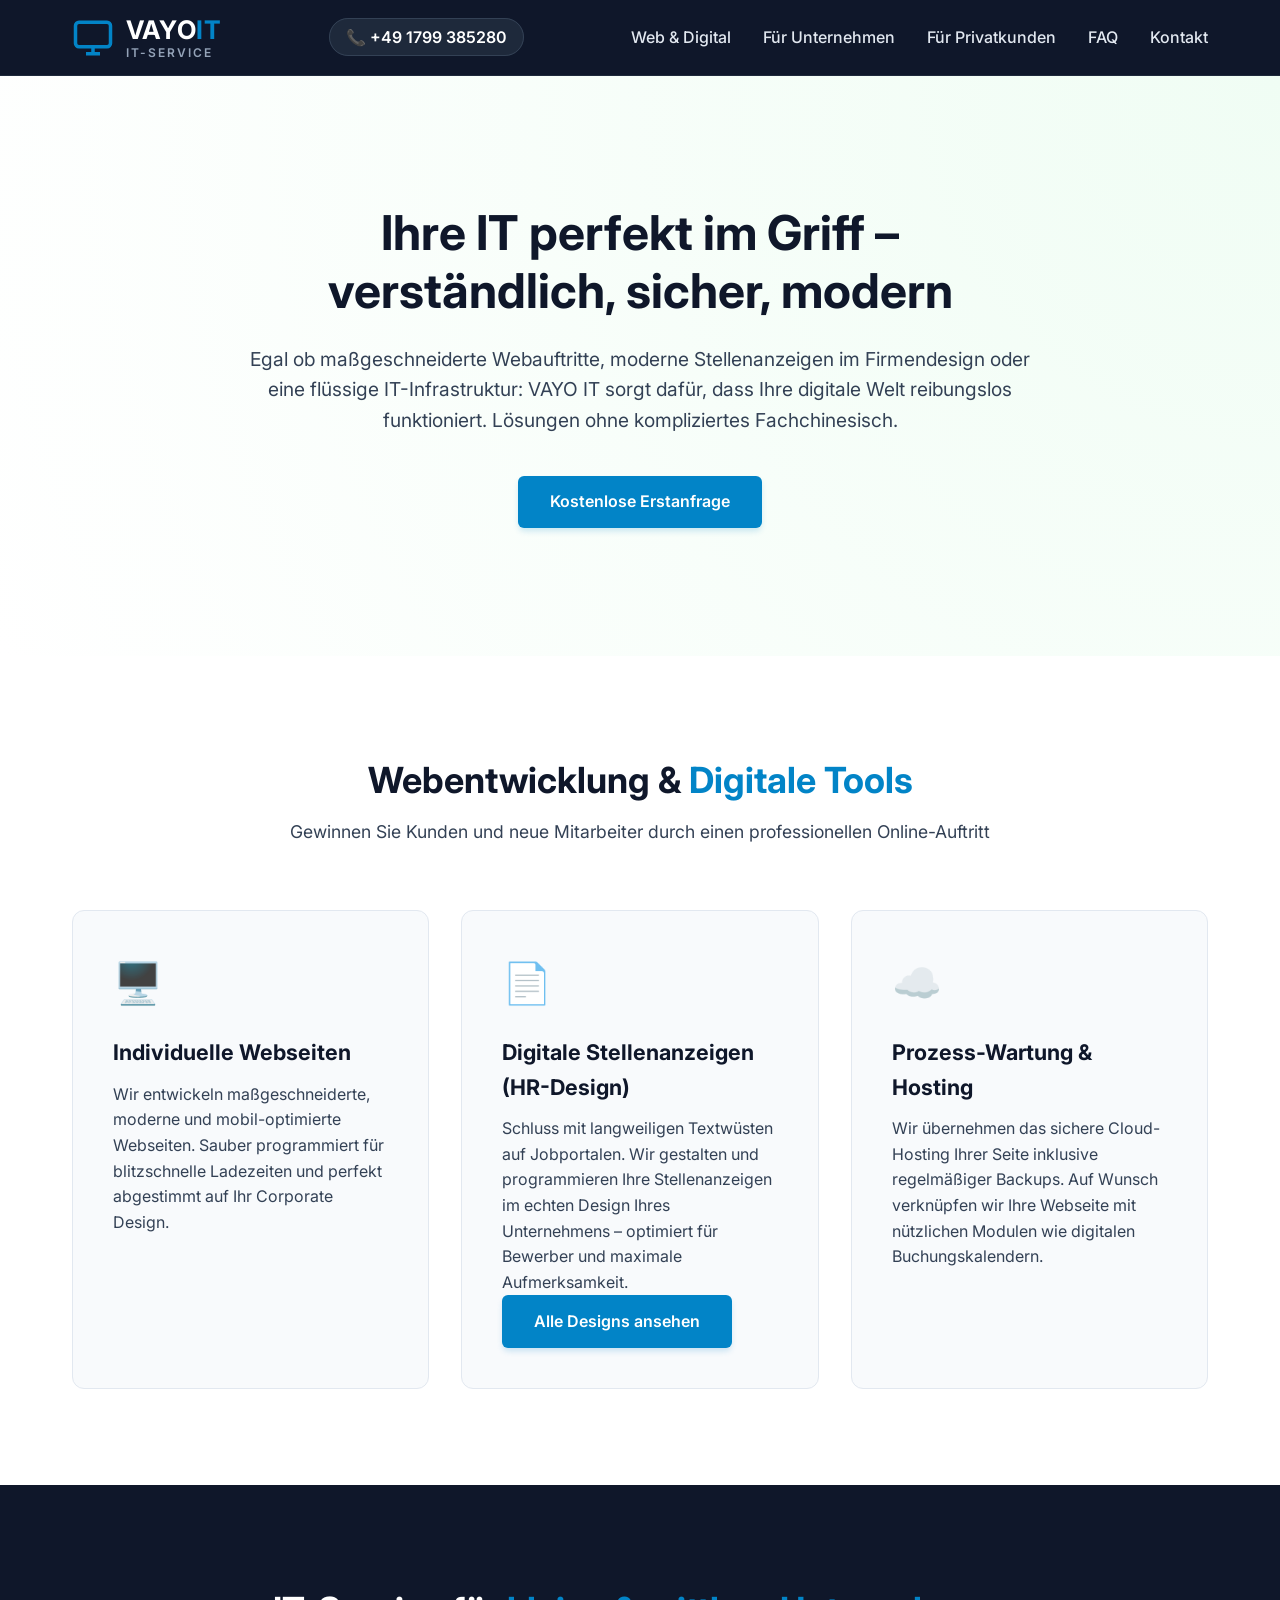
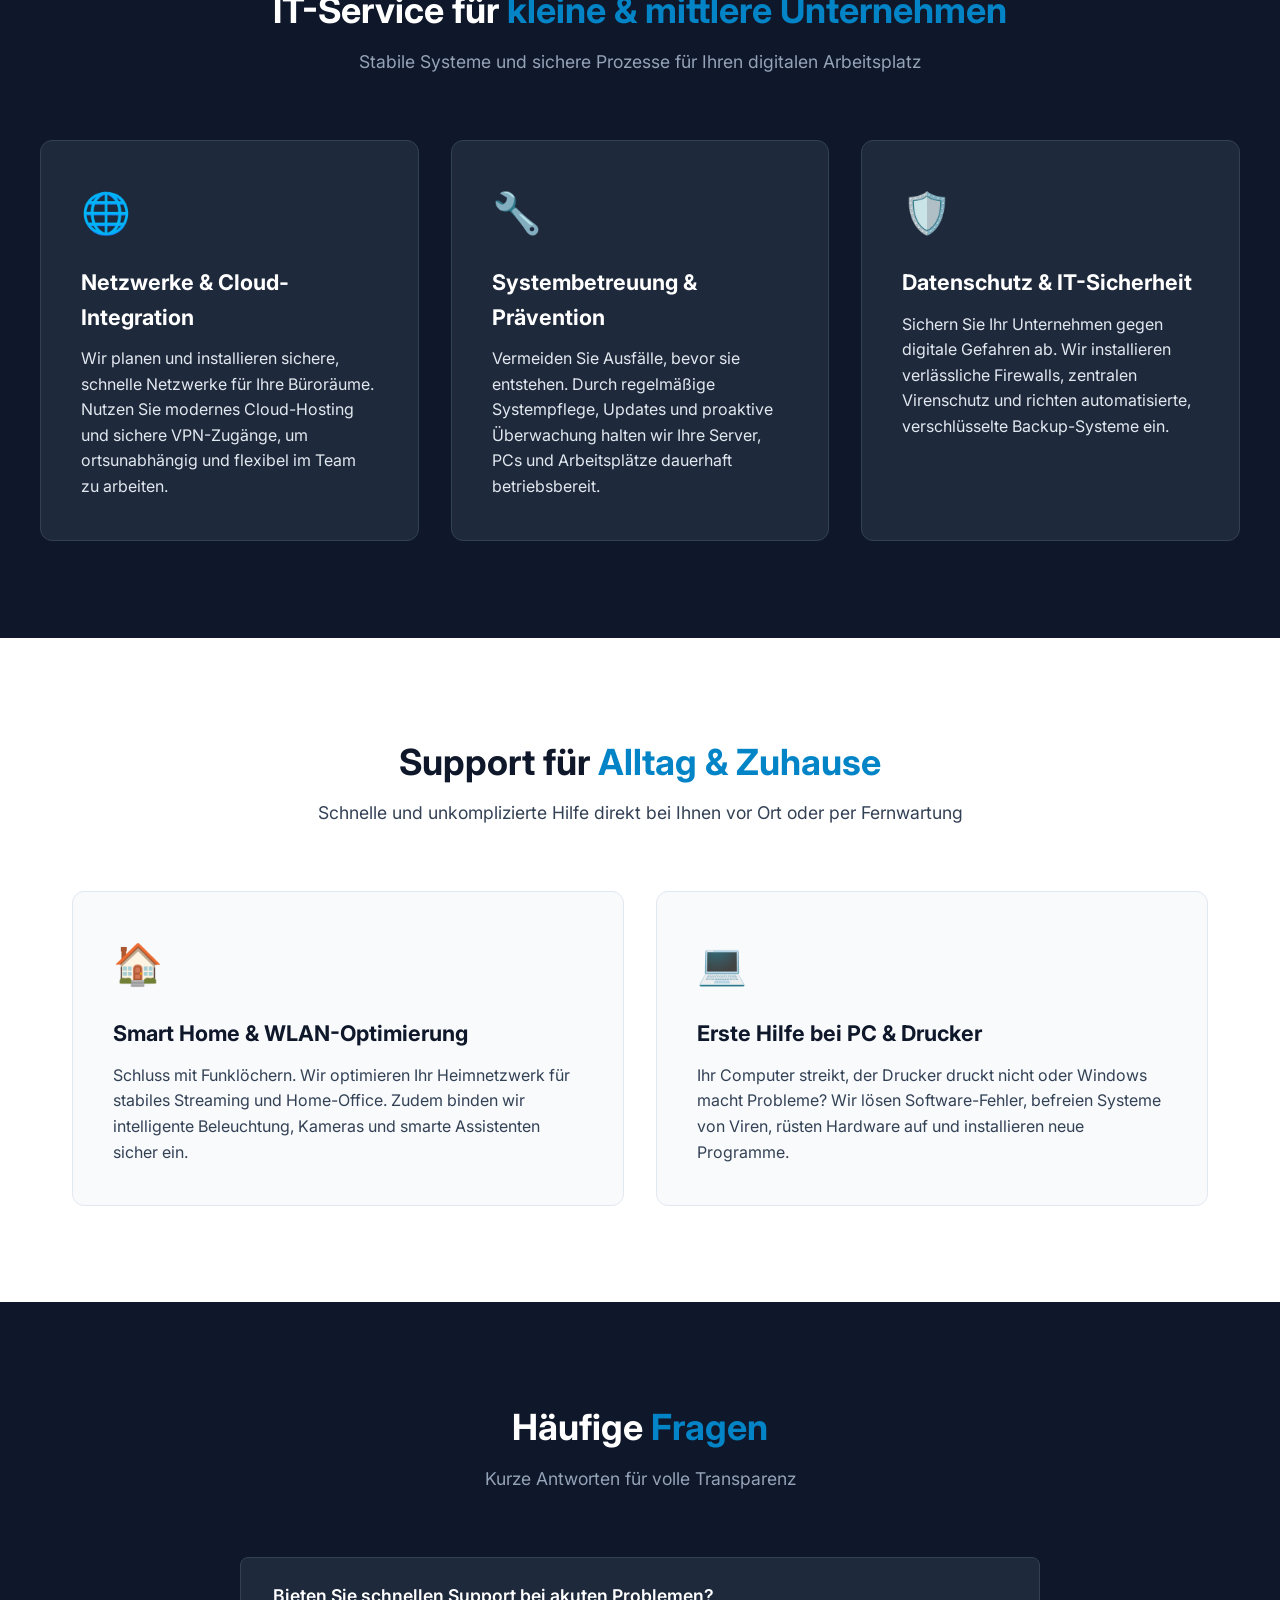
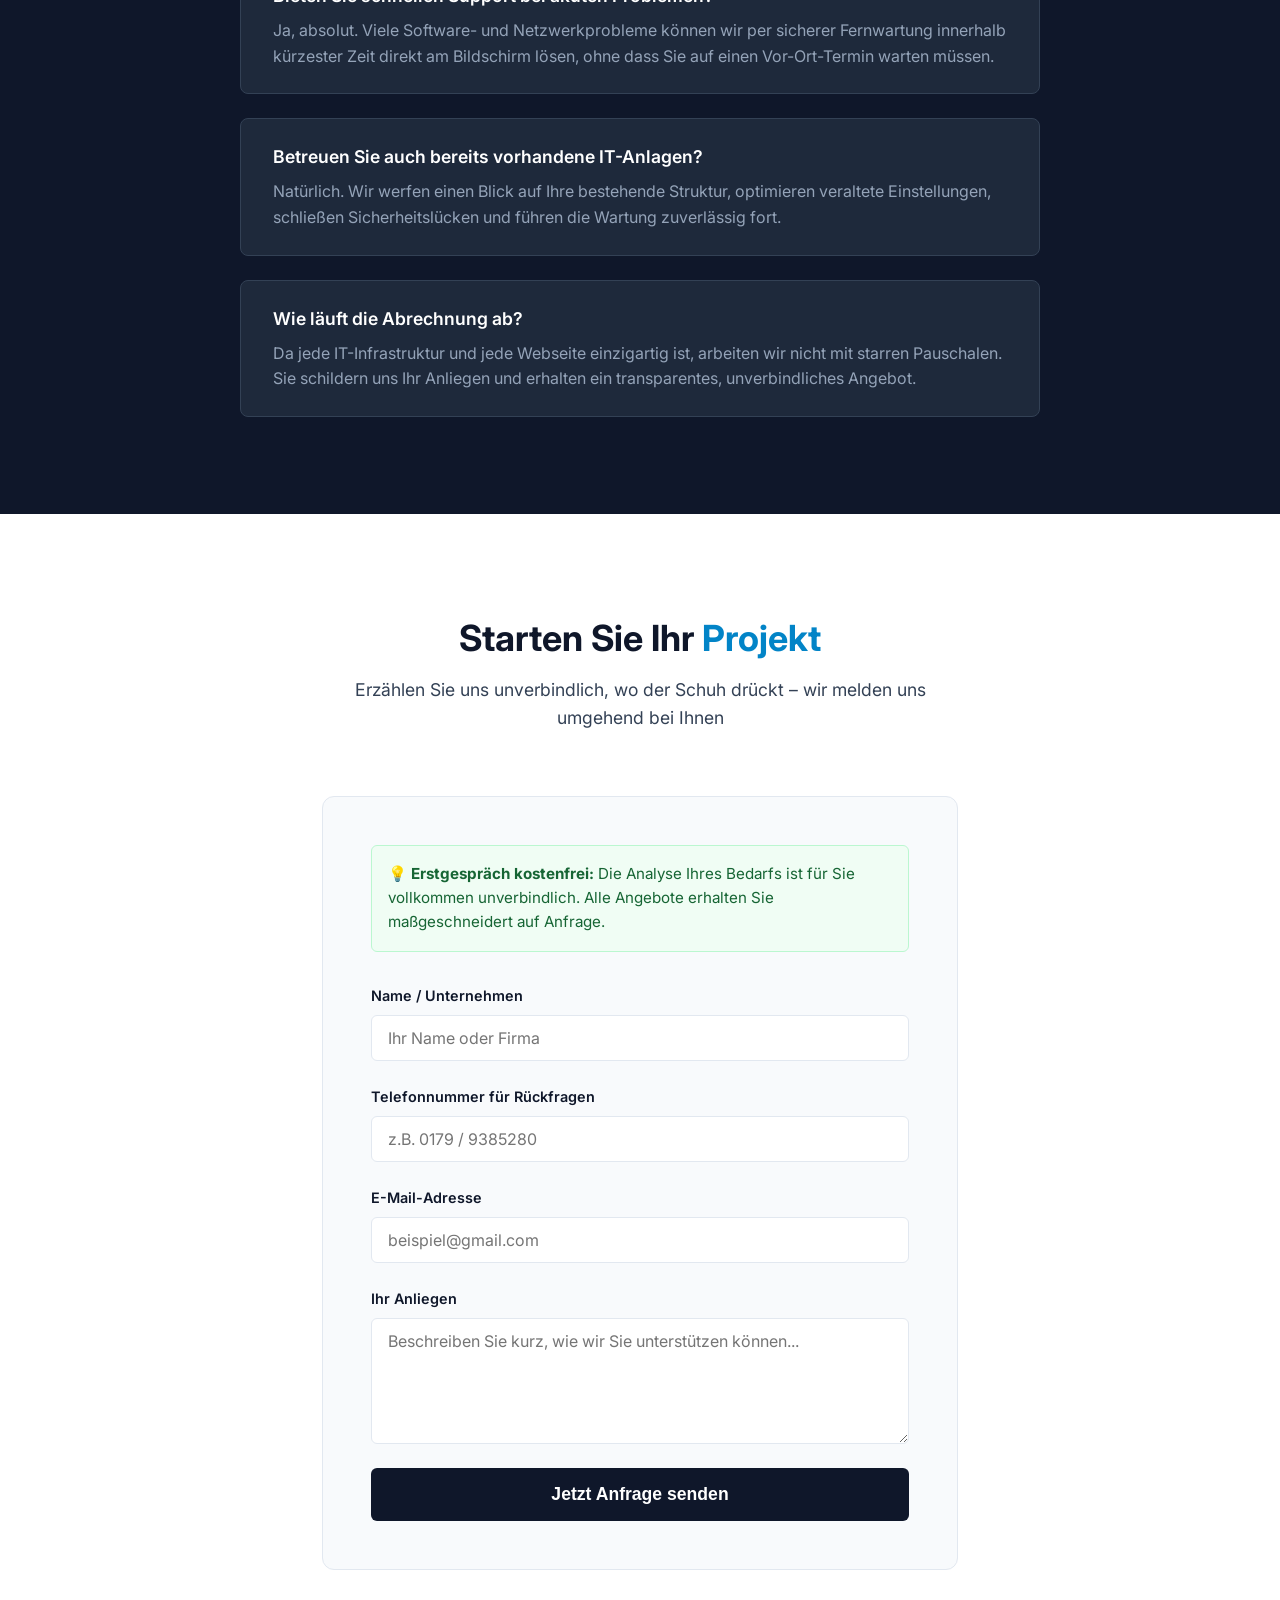
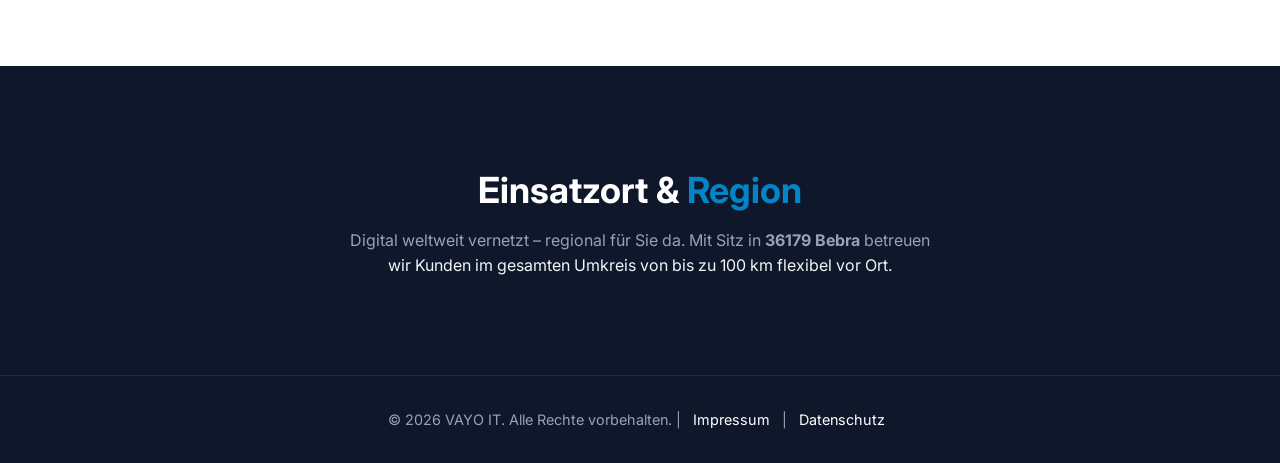
==== commit 5f19966e: "new page -Karriere-Design- added" ====
--- a/index.html
+++ b/index.html
@@ -80,6 +80,7 @@
                 <div class="service-icon">📄</div>
                 <h3>Digitale Stellenanzeigen (HR-Design)</h3>
                 <p>Schluss mit langweiligen Textwüsten auf Jobportalen. Wir gestalten und programmieren Ihre Stellenanzeigen im echten Design Ihres Unternehmens – optimiert für Bewerber und maximale Aufmerksamkeit.</p>
+                <a href="karriere-design/" class="btn">Alle Designs ansehen</a>
             </div>
 
             <div class="service-card">
